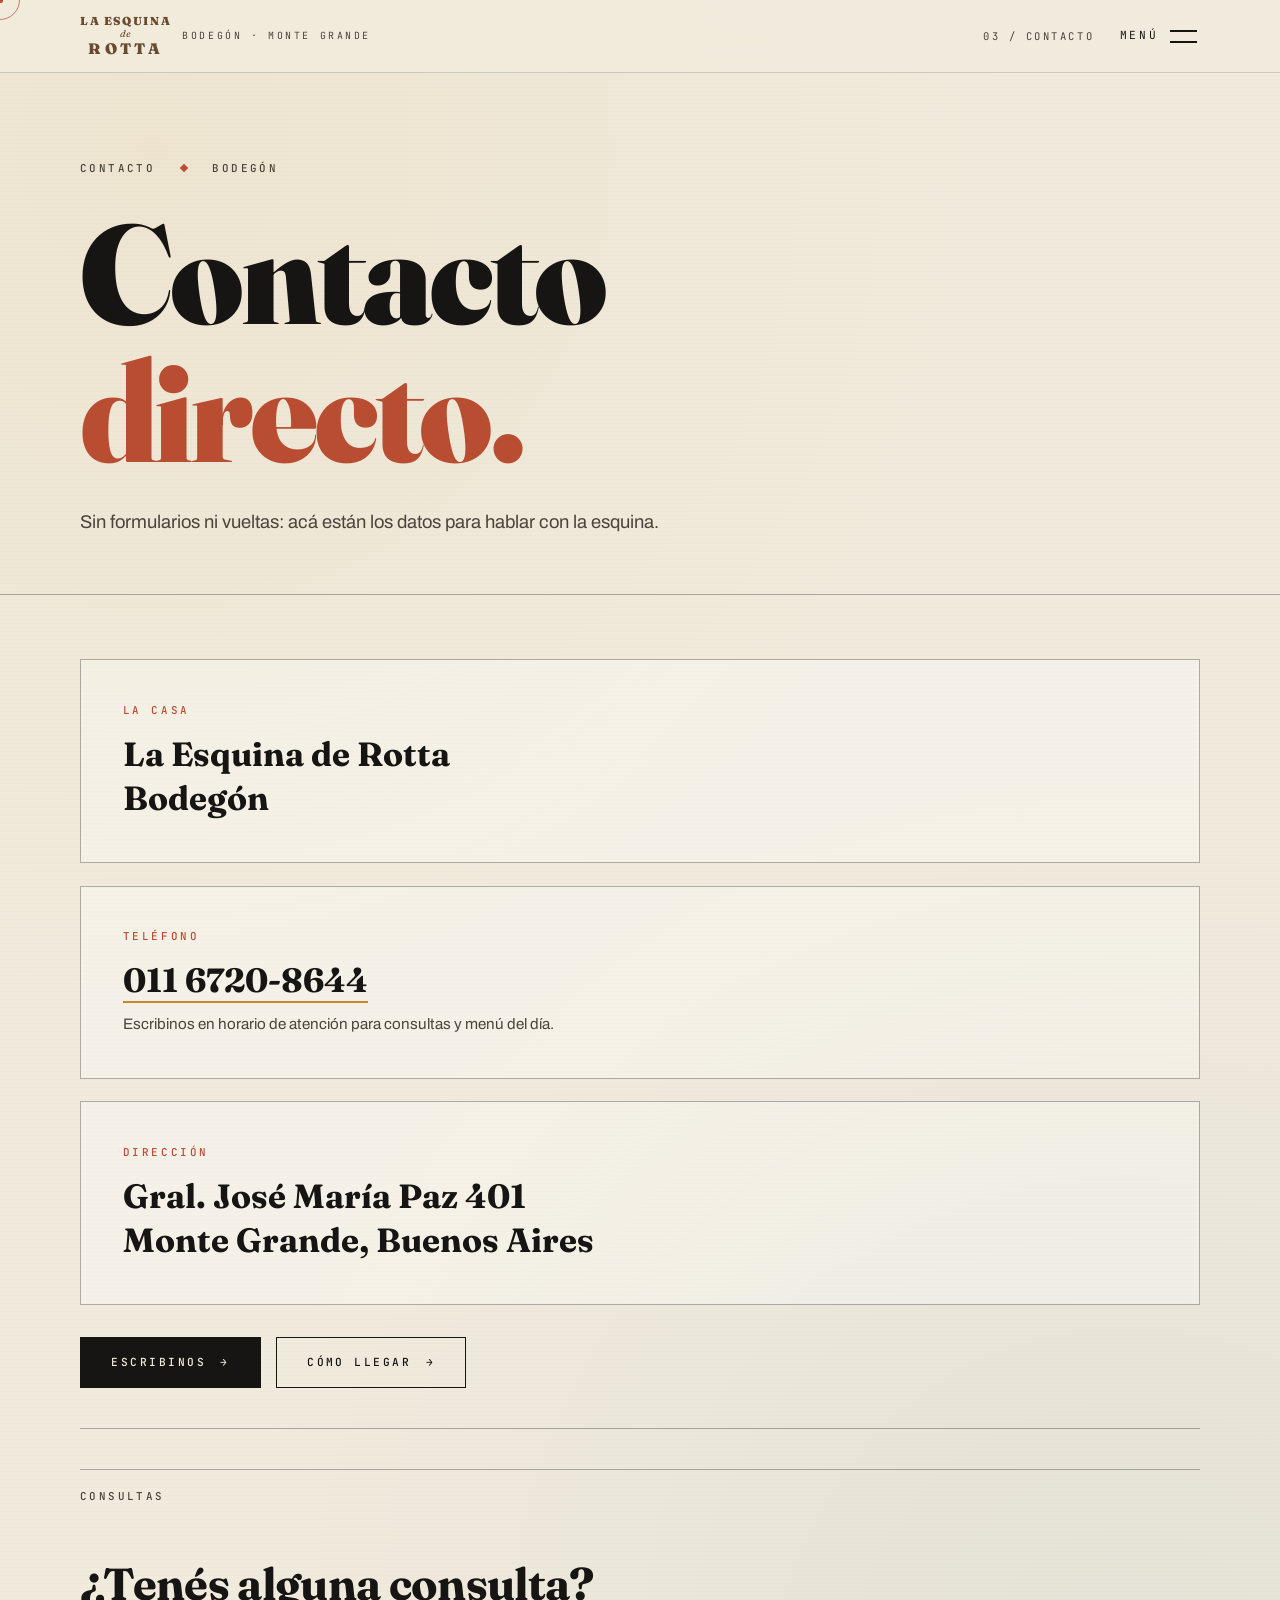
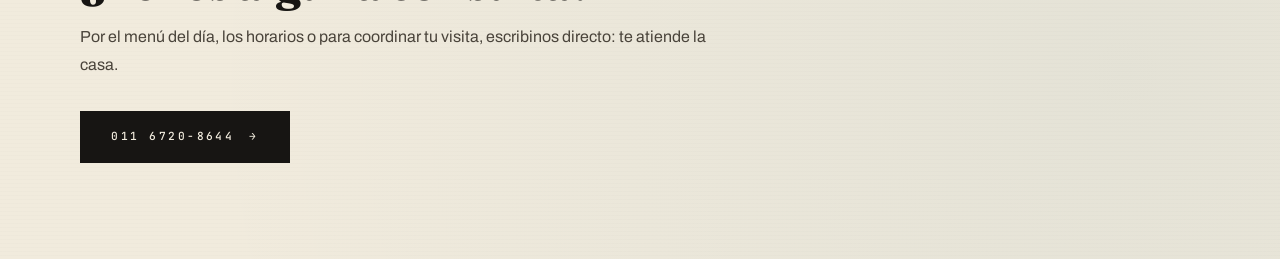
==== contacto.html @ 626dbf2b "bodegon" ====
<!doctype html>
<html lang="es-AR">
<head>
  <meta charset="utf-8">
  <meta name="viewport" content="width=device-width, initial-scale=1">
  <title>Contacto — La Esquina de Rotta · Bodegón</title>
  <meta name="description" content="Contacto de La Esquina de Rotta: Gral. José María Paz 401, Monte Grande. Teléfono 011 6720-8644 y cómo llegar.">
  <link rel="icon" href="data:image/svg+xml,%3Csvg xmlns='http://www.w3.org/2000/svg' viewBox='0 0 64 64'%3E%3Crect width='64' height='64' fill='%23171513'/%3E%3Crect x='5' y='5' width='54' height='54' fill='none' stroke='%23C58A27' stroke-width='3'/%3E%3Ctext x='32' y='44' font-family='Georgia' font-size='30' font-weight='bold' fill='%23E0B45A' text-anchor='middle'%3ER%3C/text%3E%3C/svg%3E">
  <link rel="preconnect" href="https://fonts.googleapis.com">
  <link rel="preconnect" href="https://fonts.gstatic.com" crossorigin>
  <link rel="stylesheet" href="css/styles.css">
</head>
<body>
  <a class="salto" href="#contenido">Ir al contenido</a>
  <div class="cortina" aria-hidden="true"></div>
  <div class="cursor-aro" aria-hidden="true"></div>
  <div class="cursor-punto" aria-hidden="true"></div>

  <header class="cabecera">
    <div class="contenedor">
      <a class="marca" href="index.html" aria-label="La Esquina de Rotta, inicio">
        <span class="marca-cartel" aria-hidden="true">
          <b>LA ESQUINA</b>
          <i>de</i>
          <s>ROTTA</s>
        </span>
        <span class="marca-texto">Bodegón · Monte Grande</span>
      </a>
      <div class="cabecera-derecha">
        <span class="pagina-actual">03 / Contacto</span>
        <span>
          <button type="button" class="boton-menu" data-menu-btn aria-expanded="false" aria-label="Abrir menú">
            <span data-menu-label>Menú</span>
            <span class="icono-menu" aria-hidden="true"><span></span><span></span></span>
          </button>
        </span>
      </div>
    </div>
  </header>

  <div class="menu" aria-hidden="true">
    <span class="menu-marco" aria-hidden="true"></span>
    <div class="contenedor">
      <nav class="menu-lista" aria-label="Navegación del sitio">
        <span class="menu-fila"><a class="menu-enlace" href="index.html"><span class="menu-numero">01</span><span class="menu-texto">Inicio</span></a></span>
        <span class="menu-fila"><a class="menu-enlace" href="menu.html"><span class="menu-numero">02</span><span class="menu-texto">Menú</span></a></span>
        <span class="menu-fila"><a class="menu-enlace activo" href="contacto.html" aria-current="page"><span class="menu-numero">03</span><span class="menu-texto">Contacto</span><span class="menu-aqui">Estás acá</span></a></span>
        <span class="menu-fila"><a class="menu-enlace" href="local.html"><span class="menu-numero">04</span><span class="menu-texto">Local</span></a></span>
      </nav>
      <div class="menu-info">
        <span>Gral. José María Paz 401 · Monte Grande</span>
        <a href="https://wa.me/5491167208644" target="_blank" rel="noopener" data-wa="Quiero hacer una consulta.">011 6720-8644</a>
      </div>
    </div>
  </div>

  <main class="principal" id="contenido">
    <section class="pagina-cabeza" aria-labelledby="titulo-contacto">
      <div class="contenedor">
        <div class="heroe-arriba" data-reveal>
          <span class="etiqueta">Contacto</span>
          <span class="punto" aria-hidden="true"></span>
          <span class="etiqueta">Bodegón</span>
        </div>
        <h1 class="titulo-xl" id="titulo-contacto" data-split data-retraso="0.1">
          <span class="linea-mascara"><span data-linea>Contacto</span></span>
          <span class="linea-mascara"><span data-linea class="texto-ladrillo">directo.</span></span>
        </h1>
        <p class="intro" data-reveal>Sin formularios ni vueltas: acá están los datos para hablar con la esquina.</p>
      </div>
    </section>

    <div class="contacto-bloque">
      <div class="contenedor">
        <div class="tarjeta-contacto" data-reveal>
          <h2>La casa</h2>
          <p class="valor">La Esquina de Rotta<br>Bodegón</p>
        </div>
        <div class="tarjeta-contacto" data-reveal>
          <h2>Teléfono</h2>
          <p class="valor"><a href="https://wa.me/5491167208644" target="_blank" rel="noopener" data-wa="Quiero hacer una consulta.">011 6720-8644</a></p>
          <p class="chico">Escribinos en horario de atención para consultas y menú del día.</p>
        </div>
        <div class="tarjeta-contacto" data-reveal>
          <h2>Dirección</h2>
          <address class="valor">Gral. José María Paz 401<br>Monte Grande, Buenos Aires</address>
        </div>
        <div class="grupo-botones" data-reveal>
          <a class="boton boton-solido" href="https://wa.me/5491167208644" target="_blank" rel="noopener" data-wa="Quiero hacer una consulta."><span>Escribinos</span><span class="flecha">→</span></a>
          <a class="boton boton-borde" href="https://www.google.com/maps/search/?api=1&amp;query=Gral.+Jos%C3%A9+Mar%C3%ADa+Paz+401,+Monte+Grande,+Buenos+Aires" target="_blank" rel="noopener"><span>Cómo llegar</span><span class="flecha">→</span></a>
        </div>
        <section class="consulta" aria-labelledby="titulo-consulta">
          <div class="cabecera-seccion" data-reveal>
            <span class="etiqueta">Consultas</span>
          </div>
          <h2 class="titulo-mediano" id="titulo-consulta" data-reveal>¿Tenés alguna consulta?</h2>
          <p class="texto-secundario" data-reveal style="margin-top:1rem">Por el menú del día, los horarios o para coordinar tu visita, escribinos directo: te atiende la casa.</p>
          <div class="grupo-botones" data-reveal>
            <a class="boton boton-solido" href="https://wa.me/5491167208644" target="_blank" rel="noopener" data-wa="Tengo una consulta."><span>011 6720-8644</span><span class="flecha">→</span></a>
          </div>
        </section>
      </div>
    </div>
  </main>

  <script src="js/main.js" defer></script>
</body>
</html>
---- css/styles.css ----
@import url('https://fonts.googleapis.com/css2?family=Fraunces:ital,opsz,wght@0,9..144,500;0,9..144,700;0,9..144,900;1,9..144,500;1,9..144,700&family=Archivo:wght@400;500;600;700&family=JetBrains+Mono:wght@400;500&display=swap');

:root {
  --papel: #F1EBDD;
  --papel-fondo: #E9DFC9;
  --tinta: #171513;
  --tinta-suave: #4A443B;
  --ladrillo: #B94D32;
  --rojo-fondo: #7D2F24;
  --petroleo: #15556A;
  --petroleo-fondo: #123C4A;
  --dorado: #C58A27;
  --dorado-claro: #E0B45A;
  --verde: #4D6335;
  --linea: rgba(23, 21, 19, 0.16);
  --linea-fuerte: rgba(23, 21, 19, 0.32);
  --fuente-titulo: "Fraunces", Georgia, serif;
  --fuente-texto: "Archivo", Arial, sans-serif;
  --fuente-mono: "JetBrains Mono", monospace;
  --salida: cubic-bezier(0.16, 1, 0.3, 1);
  --cortina: cubic-bezier(0.87, 0, 0.13, 1);
  --ancho: 76rem;
  --lado: clamp(1.25rem, 4vw, 3rem);
}

*,
*::before,
*::after {
  box-sizing: border-box;
}

html {
  scroll-behavior: smooth;
  background: var(--papel);
}

body {
  margin: 0;
  min-width: 320px;
  overflow-x: hidden;
  background: var(--papel);
  background-image:
    radial-gradient(circle at 12% 8%, rgba(197, 138, 39, 0.07), transparent 42%),
    radial-gradient(circle at 88% 90%, rgba(21, 85, 106, 0.06), transparent 46%),
    repeating-linear-gradient(0deg, transparent 0 3px, rgba(23, 21, 19, 0.012) 3px 4px);
  color: var(--tinta);
  font-family: var(--fuente-texto);
  line-height: 1.55;
  -webkit-font-smoothing: antialiased;
}

body.menu-abierto {
  overflow: hidden;
}

img,
svg {
  display: block;
  max-width: 100%;
}

a {
  color: inherit;
  text-decoration: none;
}

button {
  font: inherit;
  color: inherit;
  background: none;
  border: 0;
  cursor: pointer;
}

ul {
  list-style: none;
  margin: 0;
  padding: 0;
}

p,
h1,
h2,
h3,
dl,
dd,
dt,
figure,
address {
  margin: 0;
}

address {
  font-style: normal;
}

::selection {
  background: var(--ladrillo);
  color: var(--papel);
}

.salto {
  position: fixed;
  top: -4rem;
  left: 1rem;
  z-index: 400;
  padding: 0.8rem 1rem;
  background: var(--tinta);
  color: var(--papel);
  font-family: var(--fuente-mono);
  font-size: 0.72rem;
  text-transform: uppercase;
  letter-spacing: 0.08em;
}

.salto:focus {
  top: 1rem;
}

.cortina {
  position: fixed;
  inset: 0;
  z-index: 290;
  display: none;
  background: var(--tinta);
  clip-path: inset(100% 0 0 0);
}

.cortina.activa {
  display: block;
}

.cursor-aro,
.cursor-punto {
  display: none;
}

.contenedor {
  width: 100%;
  max-width: var(--ancho);
  margin-inline: auto;
  padding-inline: var(--lado);
}

.etiqueta {
  font-family: var(--fuente-mono);
  font-size: 0.68rem;
  font-weight: 500;
  text-transform: uppercase;
  letter-spacing: 0.22em;
  color: var(--tinta-suave);
}

.titulo-xl {
  font-family: var(--fuente-titulo);
  font-weight: 900;
  letter-spacing: -0.02em;
  line-height: 0.92;
  font-size: clamp(3.2rem, 11vw, 10rem);
}

.titulo-grande {
  font-family: var(--fuente-titulo);
  font-weight: 900;
  letter-spacing: -0.02em;
  line-height: 0.95;
  font-size: clamp(2.4rem, 6.5vw, 5.5rem);
}

.titulo-mediano {
  font-family: var(--fuente-titulo);
  font-weight: 700;
  letter-spacing: -0.015em;
  line-height: 1;
  font-size: clamp(1.7rem, 3.6vw, 2.8rem);
}

.texto-ladrillo {
  color: var(--ladrillo);
}

.texto-petroleo {
  color: var(--petroleo);
}

.linea-mascara {
  display: block;
  overflow: hidden;
  padding-bottom: 0.06em;
}

[data-linea] {
  display: block;
  transform: translateY(108%);
  opacity: 0;
  transition: transform 1.05s var(--salida), opacity 1.05s var(--salida);
  transition-delay: var(--retraso-linea, 0s);
}

[data-linea].animado {
  transform: translateY(0);
  opacity: 1;
}

[data-reveal] {
  opacity: 0;
  transform: translateY(30px);
  transition: opacity 0.9s var(--salida), transform 0.9s var(--salida);
  transition-delay: var(--retraso, 0s);
}

[data-reveal].animado {
  opacity: 1;
  transform: translateY(0);
}

.cabecera {
  position: fixed;
  inset: 0 0 auto 0;
  z-index: 200;
  border-bottom: 1px solid var(--linea);
  background: rgba(241, 235, 221, 0.9);
  backdrop-filter: blur(12px);
  -webkit-backdrop-filter: blur(12px);
  transition: box-shadow 0.4s var(--salida), background 0.4s var(--salida);
}

.cabecera.fija {
  background: rgba(241, 235, 221, 0.97);
  box-shadow: 0 10px 30px -18px rgba(23, 21, 19, 0.45);
}

.cabecera .contenedor {
  display: flex;
  align-items: center;
  justify-content: space-between;
  gap: 1rem;
  min-height: 4.5rem;
}

.marca {
  display: flex;
  align-items: center;
  gap: 0.7rem;
  min-width: 0;
}

.marca-cartel {
  display: grid;
  place-items: center;
  padding: 0.42rem 0.7rem 0.36rem;
  background: var(--tinta);
  border: 1px solid var(--dorado);
  box-shadow: inset 0 0 0 1px rgba(224, 180, 90, 0.35);
  line-height: 1;
  text-align: center;
}

.marca-cartel b {
  display: block;
  font-family: var(--fuente-titulo);
  font-weight: 900;
  font-size: 0.72rem;
  letter-spacing: 0.14em;
  color: var(--dorado-claro);
  text-shadow: 0 1px 0 rgba(0, 0, 0, 0.8);
}

.marca-cartel i {
  display: block;
  font-family: var(--fuente-titulo);
  font-style: italic;
  font-size: 0.62rem;
  color: var(--papel);
  margin: 0.1rem 0;
}

.marca-cartel s {
  display: block;
  text-decoration: none;
  font-family: var(--fuente-titulo);
  font-weight: 900;
  font-size: 0.95rem;
  letter-spacing: 0.22em;
  color: var(--dorado-claro);
  text-shadow: 0 1px 0 rgba(0, 0, 0, 0.8);
}

.cabecera .marca-cartel {
  padding: 0;
  background: transparent;
  border: 0;
  box-shadow: none;
  text-align: left;
}

.cabecera .marca-cartel b,
.cabecera .marca-cartel i,
.cabecera .marca-cartel s {
  color: #6B4A2F;
  text-shadow: none;
}

.marca-texto {
  display: none;
  font-family: var(--fuente-mono);
  font-size: 0.62rem;
  letter-spacing: 0.26em;
  text-transform: uppercase;
  color: var(--tinta-suave);
}

.cabecera-derecha {
  display: flex;
  align-items: center;
  gap: 1.4rem;
}

.pagina-actual {
  display: none;
  font-family: var(--fuente-mono);
  font-size: 0.66rem;
  letter-spacing: 0.24em;
  text-transform: uppercase;
  color: var(--tinta-suave);
}

.boton-menu {
  display: flex;
  align-items: center;
  gap: 0.7rem;
  padding: 0.4rem 0.2rem;
  font-family: var(--fuente-mono);
  font-size: 0.7rem;
  letter-spacing: 0.24em;
  text-transform: uppercase;
}

.icono-menu {
  position: relative;
  display: block;
  width: 1.7rem;
  height: 0.8rem;
}

.icono-menu span {
  position: absolute;
  left: 0;
  display: block;
  width: 100%;
  height: 2px;
  background: currentColor;
  transition: transform 0.45s var(--salida), top 0.45s var(--salida);
}

.icono-menu span:nth-child(1) {
  top: 0;
}

.icono-menu span:nth-child(2) {
  top: 0.7rem;
}

.boton-menu.abierto .icono-menu span:nth-child(1) {
  top: 0.35rem;
  transform: rotate(45deg);
}

.boton-menu.abierto .icono-menu span:nth-child(2) {
  top: 0.35rem;
  transform: rotate(-45deg);
}

.menu {
  position: fixed;
  inset: 0;
  z-index: 190;
  display: none;
  background: var(--papel);
  background-image:
    radial-gradient(circle at 85% 12%, rgba(197, 138, 39, 0.1), transparent 40%),
    repeating-linear-gradient(0deg, transparent 0 3px, rgba(23, 21, 19, 0.014) 3px 4px);
  clip-path: inset(0 0 100% 0);
  transition: clip-path 0.65s var(--cortina);
}

.menu.visible {
  display: block;
}

.menu.abierto {
  clip-path: inset(0 0 0 0);
}

.menu-marco {
  position: absolute;
  inset: 0.9rem;
  border: 1px solid var(--linea-fuerte);
  outline: 1px solid var(--linea);
  outline-offset: 4px;
  pointer-events: none;
}

.menu > .contenedor {
  position: relative;
  display: flex;
  flex-direction: column;
  height: 100%;
  padding-top: 6.5rem;
  padding-bottom: 2rem;
}

.menu-lista {
  display: flex;
  flex-direction: column;
}

.menu-fila {
  display: block;
  overflow: hidden;
  border-bottom: 1px solid var(--linea);
}

.menu-fila:first-child {
  border-top: 1px solid var(--linea);
}

.menu-enlace {
  display: flex;
  align-items: baseline;
  gap: 1.2rem;
  padding-block: 0.7rem;
  transform: translateY(110%);
  opacity: 0;
  transition: transform 0.8s var(--salida), opacity 0.8s var(--salida);
  transition-delay: var(--retraso-nav, 0s);
}

.menu.abierto .menu-enlace {
  transform: translateY(0);
  opacity: 1;
}

.menu-numero {
  font-family: var(--fuente-mono);
  font-size: 0.7rem;
  letter-spacing: 0.2em;
  color: var(--ladrillo);
}

.menu-texto {
  font-family: var(--fuente-titulo);
  font-weight: 900;
  letter-spacing: -0.015em;
  line-height: 1;
  text-transform: uppercase;
  font-size: clamp(2.4rem, 8vw, 4.6rem);
  opacity: 0.62;
  transition: opacity 0.4s var(--salida), transform 0.4s var(--salida), color 0.4s var(--salida);
}

.menu-enlace:hover .menu-texto {
  opacity: 1;
  transform: translateX(0.8rem);
  color: var(--rojo-fondo);
}

.menu-enlace.activo .menu-texto {
  opacity: 1;
  color: var(--tinta);
}

.menu-aqui {
  display: none;
  margin-left: auto;
  font-family: var(--fuente-mono);
  font-size: 0.64rem;
  letter-spacing: 0.22em;
  text-transform: uppercase;
  color: var(--petroleo);
  border: 1px solid var(--petroleo);
  padding: 0.3rem 0.7rem;
}

.menu-enlace.activo .menu-aqui {
  display: block;
}

.menu-info {
  display: flex;
  flex-wrap: wrap;
  gap: 0.6rem 2rem;
  margin-top: auto;
  padding-top: 1.4rem;
  font-family: var(--fuente-mono);
  font-size: 0.66rem;
  letter-spacing: 0.18em;
  text-transform: uppercase;
  color: var(--tinta-suave);
  opacity: 0;
  transition: opacity 0.5s linear 0.4s;
}

.menu.abierto .menu-info {
  opacity: 1;
}

.menu-info a {
  color: var(--tinta);
  border-bottom: 1px solid var(--dorado);
}

.boton {
  position: relative;
  display: inline-flex;
  align-items: center;
  gap: 0.9rem;
  padding: 1rem 1.9rem;
  font-family: var(--fuente-mono);
  font-size: 0.7rem;
  font-weight: 500;
  letter-spacing: 0.22em;
  text-transform: uppercase;
  border: 1px solid var(--tinta);
  overflow: hidden;
  transition: color 0.35s var(--salida), border-color 0.35s var(--salida), transform 0.35s var(--salida);
}

.boton .flecha {
  transition: transform 0.4s var(--salida);
}

.boton:hover .flecha {
  transform: translateX(0.4rem);
}

.boton-solido {
  background: var(--tinta);
  color: var(--papel);
}

.boton-solido:hover {
  transform: translateY(-2px);
  border-color: var(--rojo-fondo);
  background: var(--rojo-fondo);
}

.boton-borde:hover {
  transform: translateY(-2px);
  border-color: var(--ladrillo);
  color: var(--ladrillo);
}

.boton-claro {
  border-color: var(--papel);
  color: var(--papel);
}

.boton-claro:hover {
  border-color: var(--dorado-claro);
  color: var(--dorado-claro);
  transform: translateY(-2px);
}

.enlace-flecha {
  display: inline-flex;
  align-items: center;
  gap: 0.9rem;
  padding-bottom: 0.5rem;
  border-bottom: 1px solid currentColor;
  font-family: var(--fuente-mono);
  font-size: 0.7rem;
  letter-spacing: 0.22em;
  text-transform: uppercase;
}

.enlace-flecha .barra {
  display: inline-block;
  width: 2.4rem;
  height: 1px;
  background: currentColor;
  transition: width 0.45s var(--salida);
}

.enlace-flecha:hover .barra {
  width: 3.8rem;
}

.principal {
  padding-top: 4.5rem;
}

.heroe {
  position: relative;
  overflow: hidden;
  padding: clamp(3.5rem, 8vw, 6.5rem) 0 clamp(3rem, 6vw, 5rem);
}

.heroe-arriba {
  display: flex;
  flex-wrap: wrap;
  align-items: center;
  gap: 0.8rem 1.6rem;
  margin-bottom: 2rem;
}

.heroe-arriba .punto {
  width: 6px;
  height: 6px;
  background: var(--ladrillo);
  transform: rotate(45deg);
}

.heroe-nuevo {
  padding: clamp(4rem, 9vw, 7rem) 0 clamp(3.5rem, 7vw, 5.5rem);
}

.heroe-kicker {
  display: inline-flex;
  align-items: center;
  gap: 0.7rem;
  margin: 0 0 1.4rem;
  font-family: var(--fuente-mono);
  font-size: 0.68rem;
  font-weight: 500;
  letter-spacing: 0.24em;
  text-transform: uppercase;
  color: var(--ladrillo);
}

.heroe-kicker span {
  width: 7px;
  height: 7px;
  background: var(--ladrillo);
}

.heroe-titulo {
  font-family: var(--fuente-titulo);
  font-weight: 900;
  letter-spacing: -0.02em;
  line-height: 0.88;
  text-transform: uppercase;
  font-size: clamp(3.8rem, 13vw, 12rem);
}

.heroe-titulo .contorno {
  color: transparent;
  -webkit-text-stroke: 2px var(--tinta);
}

.heroe-abajo {
  display: flex;
  flex-wrap: wrap;
  align-items: end;
  justify-content: space-between;
  gap: 2rem;
  margin-top: clamp(1.8rem, 4vw, 3rem);
}

.heroe-bajada {
  max-width: 26rem;
  margin: 0;
  color: var(--tinta-suave);
  font-size: clamp(1rem, 1.8vw, 1.12rem);
  line-height: 1.65;
}

.heroe-acciones {
  display: flex;
  flex-wrap: wrap;
  gap: 0.9rem;
}
.filete-divisor {
  width: min(100%, 26rem);
  height: auto;
  margin: 2.4rem auto 0;
}

.seccion {
  padding: clamp(4rem, 9vw, 7.5rem) 0;
}

.seccion-oscura {
  background: var(--tinta);
  color: var(--papel);
  border-bottom: 0;
}

.seccion-oscura .etiqueta {
  color: var(--dorado-claro);
}

.seccion-oscura .cabecera-seccion {
  border-color: rgba(241, 235, 221, 0.2);
}

.cabecera-seccion {
  display: flex;
  align-items: center;
  gap: 1.4rem;
  padding-top: 1.1rem;
  border-top: 1px solid var(--linea-fuerte);
  margin-bottom: clamp(2rem, 5vw, 3.6rem);
}

.cabecera-seccion .derecha {
  margin-left: auto;
}

.seccion-cuerpo {
  display: grid;
  gap: 2rem;
}

.texto-concepto {
  max-width: 46rem;
  font-family: var(--fuente-titulo);
  font-weight: 500;
  font-size: clamp(1.35rem, 3vw, 2rem);
  line-height: 1.45;
}

.texto-concepto em {
  color: var(--ladrillo);
}

.seccion-oscura .texto-concepto em {
  color: var(--dorado-claro);
}

.texto-secundario {
  max-width: 40rem;
  color: var(--tinta-suave);
  font-size: 1rem;
  line-height: 1.75;
}

.seccion-oscura .texto-secundario {
  color: rgba(241, 235, 221, 0.72);
}

.mini-filete {
  width: 7rem;
  height: auto;
  margin-top: 1.6rem;
}

.lista-cocina {
  border-top: 1px solid var(--linea-fuerte);
}

.fila-cocina {
  display: grid;
  grid-template-columns: auto 1fr auto;
  align-items: baseline;
  gap: 1rem 1.4rem;
  padding: 1.15rem 0;
  border-bottom: 1px solid var(--linea);
  transition: padding 0.4s var(--salida);
}

.fila-cocina:hover {
  padding-left: 0.8rem;
}

.fila-cocina .numero {
  font-family: var(--fuente-mono);
  font-size: 0.68rem;
  letter-spacing: 0.18em;
  color: var(--ladrillo);
}

.fila-cocina .nombre {
  font-family: var(--fuente-titulo);
  font-weight: 700;
  font-size: clamp(1.4rem, 3.4vw, 2.3rem);
  letter-spacing: -0.01em;
  line-height: 1.05;
  text-transform: uppercase;
  transition: color 0.35s var(--salida), transform 0.35s var(--salida);
}

.fila-cocina:hover .nombre {
  color: var(--rojo-fondo);
}

.fila-cocina .detalle {
  font-family: var(--fuente-mono);
  font-size: 0.64rem;
  letter-spacing: 0.18em;
  text-transform: uppercase;
  color: var(--tinta-suave);
}

.grilla-visita {
  display: grid;
  gap: 2.5rem;
}

.dato-bloque {
  border-top: 1px solid var(--linea-fuerte);
  padding-top: 1.4rem;
}

.dato-bloque h3 {
  font-family: var(--fuente-mono);
  font-size: 0.68rem;
  font-weight: 500;
  letter-spacing: 0.24em;
  text-transform: uppercase;
  color: var(--ladrillo);
  margin-bottom: 0.8rem;
}

.dato-bloque address,
.dato-bloque p {
  font-size: 1.05rem;
  line-height: 1.7;
}

.dato-bloque .grande {
  font-family: var(--fuente-titulo);
  font-weight: 700;
  font-size: clamp(1.5rem, 4vw, 2.4rem);
  letter-spacing: -0.01em;
}

.dato-bloque a.subrayado {
  border-bottom: 1px solid var(--dorado);
}

.grupo-botones {
  display: flex;
  flex-wrap: wrap;
  gap: 0.9rem;
  margin-top: 2rem;
}

.grilla-horarios {
  display: grid;
  gap: 2.5rem;
}

.bloque-horario {
  border: 1px solid var(--linea-fuerte);
  background: rgba(255, 255, 255, 0.28);
  padding: 1.6rem;
}

.bloque-horario > h3 {
  display: flex;
  align-items: center;
  justify-content: space-between;
  flex-wrap: wrap;
  gap: 0.6rem;
  font-family: var(--fuente-titulo);
  font-weight: 900;
  font-size: 1.3rem;
  text-transform: uppercase;
  letter-spacing: 0.02em;
  padding-bottom: 0.9rem;
  border-bottom: 1px solid var(--linea-fuerte);
  margin-bottom: 0.4rem;
}

.chip-estado {
  display: inline-flex;
  align-items: center;
  gap: 0.5rem;
  padding: 0.32rem 0.75rem;
  border-radius: 999px;
  background: rgba(77, 99, 53, 0.14);
  font-family: var(--fuente-mono);
  font-size: 0.62rem;
  letter-spacing: 0.14em;
  text-transform: uppercase;
  color: var(--verde);
  white-space: normal;
  line-height: 1.5;
}

.chip-estado.cerrado {
  background: rgba(23, 21, 19, 0.07);
  color: var(--tinta-suave);
}

.chip-punto {
  flex: none;
  width: 7px;
  height: 7px;
  border-radius: 999px;
  background: currentColor;
  animation: latido 2.2s ease-in-out infinite;
}

.lista-horarios li {
  display: grid;
  grid-template-columns: auto 1fr;
  gap: 1rem;
  align-items: baseline;
  padding: 0.55rem 0;
  font-size: 0.9rem;
  color: var(--tinta-suave);
  border-bottom: 1px dotted var(--linea-fuerte);
}

.lista-horarios li span:first-child {
  font-family: var(--fuente-mono);
  font-size: 0.72rem;
  letter-spacing: 0.18em;
  text-transform: uppercase;
  color: var(--tinta);
}

.lista-horarios li span:last-child {
  text-align: right;
}

.lista-horarios li:last-child {
  border-bottom: 0;
}

.lista-horarios li.hoy {
  color: var(--tinta);
  font-weight: 600;
}

.lista-horarios li.hoy span:first-child::after {
  content: " ●";
  color: var(--ladrillo);
  font-size: 0.7em;
}

.lista-horarios time {
  font-variant-numeric: tabular-nums;
}

.pie {
  background: var(--tinta);
  color: var(--papel);
}

.pie .contenedor {
  padding-top: clamp(3rem, 7vw, 5rem);
  padding-bottom: 1.6rem;
}

.pie-grilla {
  display: grid;
  gap: 2.4rem;
}

.pie-marca .marca-cartel {
  display: inline-grid;
}

.pie-frase {
  margin-top: 1.1rem;
  max-width: 24rem;
  font-family: var(--fuente-titulo);
  font-style: italic;
  font-size: 1.05rem;
  color: rgba(241, 235, 221, 0.8);
}

.pie h3 {
  font-family: var(--fuente-mono);
  font-size: 0.66rem;
  font-weight: 500;
  letter-spacing: 0.24em;
  text-transform: uppercase;
  color: var(--dorado-claro);
  margin-bottom: 1rem;
}

.pie li {
  margin-bottom: 0.55rem;
  font-size: 0.92rem;
  color: rgba(241, 235, 221, 0.78);
}

.pie a:hover {
  color: var(--dorado-claro);
}

.pie-abajo {
  display: flex;
  flex-wrap: wrap;
  gap: 0.6rem 1.6rem;
  align-items: baseline;
  justify-content: space-between;
  margin-top: 3rem;
  padding-top: 1.2rem;
  border-top: 1px solid rgba(241, 235, 221, 0.18);
  font-family: var(--fuente-mono);
  font-size: 0.64rem;
  letter-spacing: 0.16em;
  text-transform: uppercase;
  color: rgba(241, 235, 221, 0.55);
}

.pagina-cabeza {
  position: relative;
  padding: clamp(3rem, 7vw, 5.5rem) 0 clamp(2rem, 5vw, 3.5rem);
  border-bottom: 1px solid var(--linea-fuerte);
}

.pagina-cabeza p.intro {
  max-width: 42rem;
  margin-top: 1.4rem;
  color: var(--tinta-suave);
  font-size: clamp(1rem, 2vw, 1.15rem);
  line-height: 1.7;
}

.carta {
  padding: clamp(2.5rem, 6vw, 4.5rem) 0 clamp(4rem, 8vw, 6rem);
}

.grupo-carta {
  margin-bottom: clamp(3rem, 7vw, 5rem);
}

.grupo-cabeza {
  display: flex;
  align-items: baseline;
  gap: 1.2rem;
  flex-wrap: wrap;
  padding-bottom: 1rem;
  border-bottom: 2px solid var(--tinta);
  margin-bottom: 0.6rem;
}

.grupo-numero {
  font-family: var(--fuente-mono);
  font-size: 0.72rem;
  letter-spacing: 0.22em;
  color: var(--ladrillo);
}

.grupo-titulo {
  font-family: var(--fuente-titulo);
  font-weight: 900;
  text-transform: uppercase;
  letter-spacing: 0.01em;
  line-height: 1;
  font-size: clamp(2rem, 6vw, 3.6rem);
}

.grupo-nota {
  width: 100%;
  font-family: var(--fuente-titulo);
  font-style: italic;
  font-size: 1rem;
  color: var(--petroleo);
}

.grupo-filete {
  width: 9rem;
  height: auto;
  margin: 0.4rem 0 0.4rem;
}

.plato {
  display: grid;
  grid-template-columns: 2.6rem 1fr;
  gap: 0.4rem 1.1rem;
  padding: 0.95rem 0;
  border-bottom: 1px solid var(--linea);
  cursor: pointer;
  scroll-margin-top: 6rem;
  transition: padding 0.35s var(--salida), background 0.35s var(--salida);
}

.plato.destacado {
  padding-left: 0.6rem;
  background: rgba(197, 138, 39, 0.16);
  outline: 1px solid var(--dorado);
  outline-offset: -1px;
}

.plato:hover {
  padding-left: 0.6rem;
  background: rgba(197, 138, 39, 0.06);
}

.plato-numero {
  font-family: var(--fuente-mono);
  font-size: 0.68rem;
  letter-spacing: 0.1em;
  color: var(--ladrillo);
  padding-top: 0.45rem;
}

.plato-nombre {
  font-family: var(--fuente-titulo);
  font-weight: 700;
  font-size: clamp(1.25rem, 2.8vw, 1.7rem);
  letter-spacing: 0.01em;
  line-height: 1.15;
  text-transform: uppercase;
}

.plato-detalle {
  grid-column: 2;
  font-size: 0.92rem;
  color: var(--tinta-suave);
  line-height: 1.6;
}

.fila-bebidas {
  display: grid;
  grid-template-columns: 2.6rem 1fr;
  gap: 1.1rem;
  padding: 0.8rem 0;
  border-bottom: 1px solid var(--linea);
  font-family: var(--fuente-titulo);
  font-weight: 700;
  font-size: clamp(1.25rem, 2.8vw, 1.7rem);
  text-transform: uppercase;
  cursor: pointer;
  scroll-margin-top: 6rem;
  transition: padding 0.35s var(--salida), background 0.35s var(--salida);
}

.fila-bebidas:hover {
  padding-left: 0.6rem;
  background: rgba(197, 138, 39, 0.06);
}

.fila-bebidas.destacado {
  padding-left: 0.6rem;
  background: rgba(197, 138, 39, 0.16);
  outline: 1px solid var(--dorado);
  outline-offset: -1px;
}

.menu-dia {
  margin-top: clamp(3rem, 7vw, 5rem);
  border: 1px solid var(--linea-fuerte);
  outline: 1px solid var(--linea);
  outline-offset: 5px;
  background: var(--tinta);
  color: var(--papel);
  text-align: center;
  padding: clamp(2.2rem, 6vw, 3.6rem) clamp(1.4rem, 4vw, 3rem);
}

.menu-dia .filete-divisor {
  margin-top: 1.4rem;
}

.menu-dia p {
  font-family: var(--fuente-titulo);
  font-weight: 900;
  text-transform: uppercase;
  letter-spacing: 0.02em;
  font-size: clamp(1.5rem, 4.5vw, 2.6rem);
  line-height: 1.15;
  color: var(--dorado-claro);
  text-shadow: 0 2px 0 rgba(0, 0, 0, 0.7);
}

.menu-dia small {
  display: block;
  margin-top: 1rem;
  font-family: var(--fuente-mono);
  font-size: 0.66rem;
  letter-spacing: 0.22em;
  text-transform: uppercase;
  color: rgba(241, 235, 221, 0.7);
}

.menu-dia a {
  border-bottom: 1px solid var(--dorado-claro);
}

.contacto-bloque {
  padding: clamp(2.5rem, 6vw, 4rem) 0 clamp(4rem, 8vw, 6rem);
}

.tarjeta-contacto {
  border: 1px solid var(--linea-fuerte);
  background: rgba(255, 255, 255, 0.3);
  padding: clamp(1.6rem, 4vw, 2.6rem);
  margin-bottom: 1.4rem;
}

.tarjeta-contacto h2 {
  font-family: var(--fuente-mono);
  font-size: 0.68rem;
  font-weight: 500;
  letter-spacing: 0.24em;
  text-transform: uppercase;
  color: var(--ladrillo);
  margin-bottom: 0.9rem;
}

.tarjeta-contacto .valor {
  font-family: var(--fuente-titulo);
  font-weight: 700;
  font-size: clamp(1.4rem, 3.6vw, 2.1rem);
  line-height: 1.3;
}

.tarjeta-contacto .valor a {
  border-bottom: 2px solid var(--dorado);
  transition: color 0.3s var(--salida), border-color 0.3s var(--salida);
}

.tarjeta-contacto .valor a:hover {
  color: var(--ladrillo);
  border-color: var(--ladrillo);
}

.tarjeta-contacto p.chico {
  margin-top: 0.6rem;
  color: var(--tinta-suave);
  font-size: 0.95rem;
}

.consulta {
  margin-top: 2.5rem;
  border-top: 1px solid var(--linea-fuerte);
  padding-top: 2.5rem;
}

.consulta h2 {
  max-width: 22ch;
}

.local-bloque {
  padding: clamp(2.5rem, 6vw, 4rem) 0 clamp(4rem, 8vw, 6rem);
}

.mapa-marco {
  border: 1px solid var(--linea-fuerte);
  outline: 1px solid var(--linea);
  outline-offset: 5px;
  background: var(--tinta);
  padding: 0.6rem;
}

.mapa-marco iframe {
  display: block;
  width: 100%;
  height: min(70vw, 26rem);
  border: 0;
  filter: sepia(0.28) saturate(0.85);
}

.local-datos {
  display: grid;
  gap: 1.4rem;
  margin-top: 2.2rem;
}

@keyframes latido {
  0%,
  100% {
    opacity: 1;
    transform: scale(1);
  }
  50% {
    opacity: 0.35;
    transform: scale(0.7);
  }
}

.filete-camino {
  fill: none;
  stroke-linecap: round;
  stroke-linejoin: round;
}

@media (min-width: 48rem) {
  .pagina-actual {
    display: block;
  }

  .marca-texto {
    display: block;
  }

  .menu > .contenedor {
    padding-top: 7.5rem;
  }

  .menu-aqui {
    display: none;
  }

  .menu-enlace.activo .menu-aqui {
    display: block;
  }

  .seccion-cuerpo.dos {
    grid-template-columns: 1fr 1fr;
    gap: 3rem;
    align-items: start;
  }

  .grilla-visita {
    grid-template-columns: 1.1fr 0.9fr;
    gap: 3rem;
    align-items: start;
  }

  .grilla-horarios {
    grid-template-columns: 1fr;
    gap: 1.6rem;
    align-items: start;
    max-width: 46rem;
  }

  .carta-columnas {
    display: grid;
    grid-template-columns: 1fr 1fr;
    gap: 0 3.5rem;
    align-items: start;
  }

  .pie-grilla {
    grid-template-columns: 1.3fr 0.7fr 0.8fr 0.9fr;
  }

  .local-datos {
    grid-template-columns: 1fr 1fr;
    gap: 1.6rem;
    align-items: start;
  }

  .cursor-aro,
  .cursor-punto {
    position: fixed;
    top: 0;
    left: 0;
    z-index: 350;
    display: block;
    pointer-events: none;
    border-radius: 50%;
  }

  .cursor-aro {
    width: 40px;
    height: 40px;
    margin: -20px 0 0 -20px;
    border: 1px solid rgba(185, 77, 50, 0.7);
  }

  .cursor-punto {
    width: 5px;
    height: 5px;
    margin: -2.5px 0 0 -2.5px;
    background: var(--ladrillo);
  }
}

@media (min-width: 64rem) {
  .menu-texto {
    font-size: 5.2rem;
  }
}

@media (max-width: 47.99rem) {
  .fila-cocina {
    grid-template-columns: auto 1fr;
  }

  .fila-cocina .detalle {
    grid-column: 2;
  }

  .lista-horarios li {
    grid-template-columns: auto 1fr;
    gap: 0.7rem;
  }

  .menu > .contenedor {
    padding-top: 6rem;
  }
}

@media (max-width: 26.875rem) {
  .boton {
    width: 100%;
    justify-content: center;
  }

  .grupo-botones .boton {
    flex: 1 1 100%;
  }

  .fila-bebidas,
  .plato {
    grid-template-columns: 2rem 1fr;
  }

  .cartel {
    padding-left: 1rem;
    padding-right: 1rem;
  }
}

@media (prefers-reduced-motion: reduce) {
  html {
    scroll-behavior: auto;
  }

  *,
  *::before,
  *::after {
    animation-duration: 0.01ms !important;
    animation-iteration-count: 1 !important;
    transition-duration: 0.01ms !important;
  }

  .cursor-aro,
  .cursor-punto {
    display: none;
  }

  [data-reveal] {
    opacity: 1;
    transform: none;
  }

  [data-linea] {
    opacity: 1;
    transform: none;
  }
}
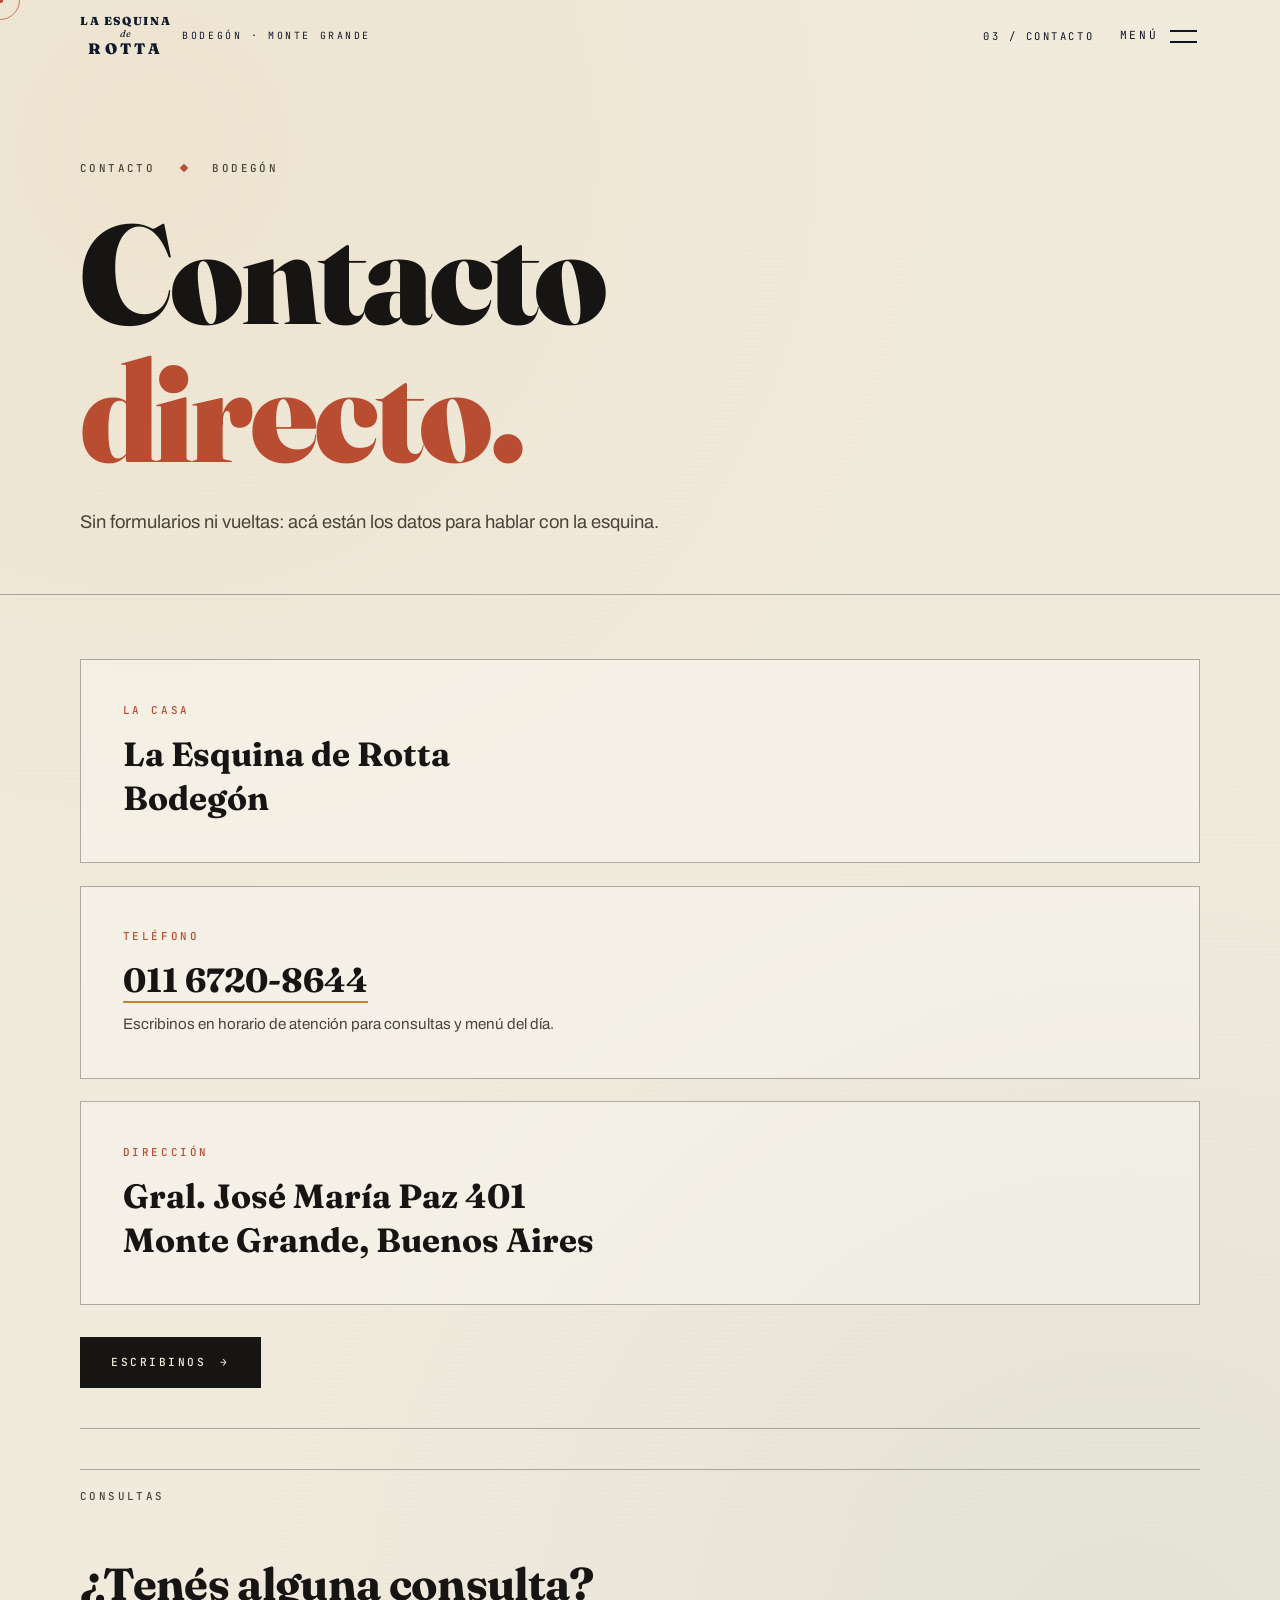
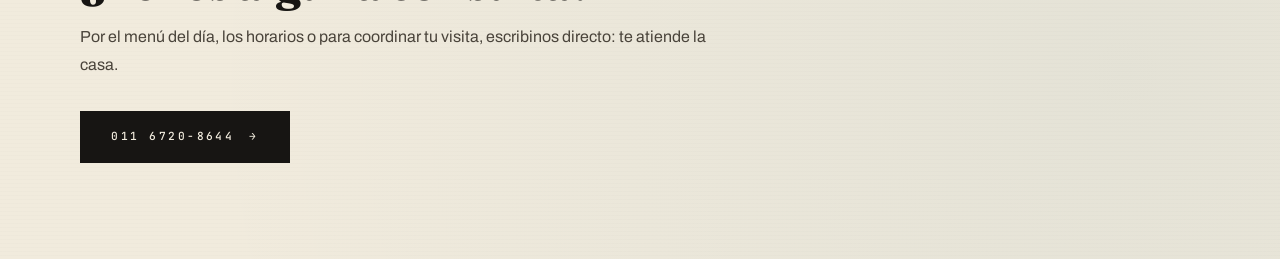
==== commit 284e2238: "bodegon" ====
--- a/contacto.html
+++ b/contacto.html
@@ -4,7 +4,7 @@
   <meta charset="utf-8">
   <meta name="viewport" content="width=device-width, initial-scale=1">
   <title>Contacto — La Esquina de Rotta · Bodegón</title>
-  <meta name="description" content="Contacto de La Esquina de Rotta: Gral. José María Paz 401, Monte Grande. Teléfono 011 6720-8644 y cómo llegar.">
+  <meta name="description" content="Contacto de La Esquina de Rotta: Gral. José María Paz 401, Monte Grande. Teléfono 011 6720-8644.">
   <link rel="icon" href="data:image/svg+xml,%3Csvg xmlns='http://www.w3.org/2000/svg' viewBox='0 0 64 64'%3E%3Crect width='64' height='64' fill='%23171513'/%3E%3Crect x='5' y='5' width='54' height='54' fill='none' stroke='%23C58A27' stroke-width='3'/%3E%3Ctext x='32' y='44' font-family='Georgia' font-size='30' font-weight='bold' fill='%23E0B45A' text-anchor='middle'%3ER%3C/text%3E%3C/svg%3E">
   <link rel="preconnect" href="https://fonts.googleapis.com">
   <link rel="preconnect" href="https://fonts.gstatic.com" crossorigin>
@@ -87,7 +87,6 @@
         </div>
         <div class="grupo-botones" data-reveal>
           <a class="boton boton-solido" href="https://wa.me/5491167208644" target="_blank" rel="noopener" data-wa="Quiero hacer una consulta."><span>Escribinos</span><span class="flecha">→</span></a>
-          <a class="boton boton-borde" href="https://www.google.com/maps/search/?api=1&amp;query=Gral.+Jos%C3%A9+Mar%C3%ADa+Paz+401,+Monte+Grande,+Buenos+Aires" target="_blank" rel="noopener"><span>Cómo llegar</span><span class="flecha">→</span></a>
         </div>
         <section class="consulta" aria-labelledby="titulo-consulta">
           <div class="cabecera-seccion" data-reveal>
--- a/css/styles.css
+++ b/css/styles.css
@@ -218,16 +218,15 @@
   position: fixed;
   inset: 0 0 auto 0;
   z-index: 200;
-  border-bottom: 1px solid var(--linea);
-  background: rgba(241, 235, 221, 0.9);
-  backdrop-filter: blur(12px);
-  -webkit-backdrop-filter: blur(12px);
-  transition: box-shadow 0.4s var(--salida), background 0.4s var(--salida);
+  mix-blend-mode: difference;
+  color: #fff;
+  background: none;
+  border: 0;
 }
 
 .cabecera.fija {
-  background: rgba(241, 235, 221, 0.97);
-  box-shadow: 0 10px 30px -18px rgba(23, 21, 19, 0.45);
+  background: none;
+  box-shadow: none;
 }
 
 .cabecera .contenedor {
@@ -297,7 +296,7 @@
 .cabecera .marca-cartel b,
 .cabecera .marca-cartel i,
 .cabecera .marca-cartel s {
-  color: #6B4A2F;
+  color: #fff;
   text-shadow: none;
 }
 
@@ -307,7 +306,7 @@
   font-size: 0.62rem;
   letter-spacing: 0.26em;
   text-transform: uppercase;
-  color: var(--tinta-suave);
+  color: #fff;
 }
 
 .cabecera-derecha {
@@ -322,7 +321,7 @@
   font-size: 0.66rem;
   letter-spacing: 0.24em;
   text-transform: uppercase;
-  color: var(--tinta-suave);
+  color: #fff;
 }
 
 .boton-menu {
@@ -334,6 +333,7 @@
   font-size: 0.7rem;
   letter-spacing: 0.24em;
   text-transform: uppercase;
+  color: #fff;
 }
 
 .icono-menu {
@@ -1135,6 +1135,21 @@
   outline-offset: -1px;
 }
 
+#grupo-bebidas .fila-bebidas {
+  cursor: default;
+}
+
+#grupo-bebidas .fila-bebidas:hover {
+  padding-left: 0;
+  background: none;
+}
+
+#grupo-bebidas .fila-bebidas.destacado {
+  padding-left: 0;
+  background: none;
+  outline: none;
+}
+
 .menu-dia {
   margin-top: clamp(3rem, 7vw, 5rem);
   border: 1px solid var(--linea-fuerte);
